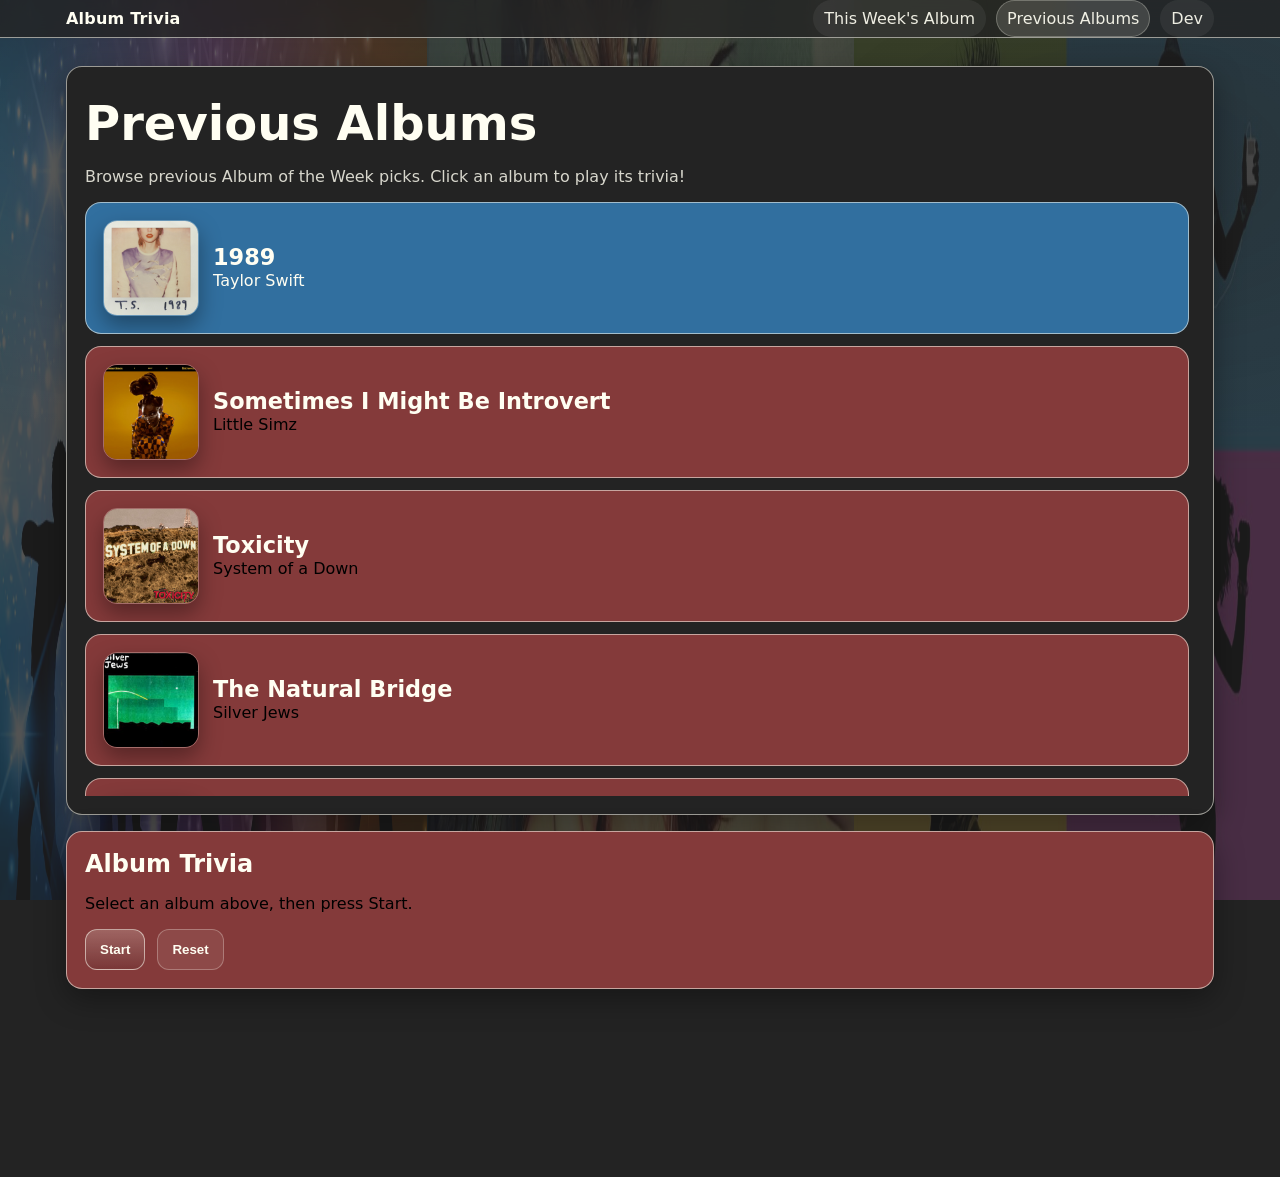
==== previous-albums.html @ 6e8a7351 "added a whole lotta stuff" ====
<!doctype html>
<html lang="en">
<head>
  <meta charset="utf-8" />
  <meta name="viewport" content="width=device-width, initial-scale=1" />
  <title>Previous Albums  Album Trivia</title>
  <link rel="stylesheet" href="styles.css" />
</head>
<body>
  <nav class="nav" aria-label="Primary">
    <div class="container nav-inner">
      <a class="nav-brand" href="index.html">Album Trivia</a>
      <div class="nav-links" role="list">
        <a class="nav-link" href="index.html">This Week's Album</a>
        <a class="nav-link is-active" href="previous-albums.html" aria-current="page">Previous Albums</a>
        <a class="nav-link" href="dev.html">Dev</a>
      </div>
    </div>
  </nav>

  <main class="container">
    <section class="card card-grey">
      <h1>Previous Albums</h1>
      <p class="muted">Browse previous Album of the Week picks. Click an album to play its trivia!</p>

      <div class="albumList" role="list">
        <details class="albumPanel" role="listitem">
          <summary class="albumSummary">
            <img class="albumThumb" src="Assets/Graphics/1989_cover.webp" alt="1989 album cover" />
            <div class="albumInfo">
              <div class="albumName">1989</div>
              <div class="albumBy muted">Taylor Swift</div>
            </div>
          </summary>
          <div class="albumDetails">
            <div class="muted">Year: 2014</div>
            <div class="muted">Notes: Add description, track highlights, or a link.</div>
          </div>
        </details>

        <details class="albumPanel" role="listitem">
          <summary class="albumSummary">
            <img class="albumThumb" src="Assets/Graphics/Album%20covers/Sometimes.jpg" alt="Sometimes I Might Be Introvert album cover" />
            <div class="albumInfo">
              <div class="albumName">Sometimes I Might Be Introvert</div>
              <div class="albumBy muted">Little Simz</div>
            </div>
          </summary>
          <div class="albumDetails">
            <div class="muted">Year: 2021</div>
            <div class="muted">Notes: Add description, track highlights, or a link.</div>
          </div>
        </details>

        <details class="albumPanel" role="listitem">
          <summary class="albumSummary">
            <img class="albumThumb" src="Assets/Graphics/Album%20covers/toxicity.jpg" alt="Toxicity album cover" />
            <div class="albumInfo">
              <div class="albumName">Toxicity</div>
              <div class="albumBy muted">System of a Down</div>
            </div>
          </summary>
          <div class="albumDetails">
            <div class="muted">Year: 2001</div>
            <div class="muted">Notes: Add description, track highlights, or a link.</div>
          </div>
        </details>

        <details class="albumPanel" role="listitem">
          <summary class="albumSummary">
            <img class="albumThumb" src="Assets/Graphics/Album%20covers/theNaturalBridge.jpg" alt="The Natural Bridge album cover" />
            <div class="albumInfo">
              <div class="albumName">The Natural Bridge</div>
              <div class="albumBy muted">Silver Jews</div>
            </div>
          </summary>
          <div class="albumDetails">
            <div class="muted">Year: 1996</div>
            <div class="muted">Notes: Add description, track highlights, or a link.</div>
          </div>
        </details>

        <details class="albumPanel" role="listitem">
          <summary class="albumSummary">
            <img class="albumThumb" src="Assets/Graphics/Album%20covers/DAMN.png" alt="DAMN. album cover" />
            <div class="albumInfo">
              <div class="albumName">DAMN.</div>
              <div class="albumBy muted">Kendrick Lamar</div>
            </div>
          </summary>
          <div class="albumDetails">
            <div class="muted">Year: 2017</div>
            <div class="muted">Notes: Add description, track highlights, or a link.</div>
          </div>
        </details>

        <details class="albumPanel" role="listitem">
          <summary class="albumSummary">
            <img class="albumThumb" src="Assets/Graphics/Album%20covers/randomAccessMemories.jpg" alt="Random Access Memories album cover" />
            <div class="albumInfo">
              <div class="albumName">Random Access Memories</div>
              <div class="albumBy muted">Daft Punk</div>
            </div>
          </summary>
          <div class="albumDetails">
            <div class="muted">Year: 2013</div>
            <div class="muted">Notes: Add description, track highlights, or a link.</div>
          </div>
        </details>
      </div>
    </section>

    <section class="card" aria-label="Album trivia">
      <h2>Album Trivia</h2>
      <p class="muted">Select an album above, then press Start.</p>

      <!-- Required inputs for app.js -->
      <select id="albumInput" class="hidden" aria-hidden="true" tabindex="-1">
        <option value="1989" selected>1989</option>
        <option value="Sometimes I Might Be Introvert">Sometimes I Might Be Introvert</option>
        <option value="Toxicity">Toxicity</option>
        <option value="The Natural Bridge">The Natural Bridge</option>
        <option value="DAMN.">DAMN.</option>
        <option value="Random Access Memories">Random Access Memories</option>
      </select>
      <select id="sourceSelect" class="hidden" aria-hidden="true" tabindex="-1">
        <option value="demo" selected>Demo</option>
      </select>

      <div class="row">
        <button id="startBtn" class="btn" type="button">Start</button>
        <button id="resetBtn" class="btn btn-secondary" type="button">Reset</button>
      </div>
    </section>

    <section id="game" class="card hidden" aria-live="polite">
      <div class="topbar">
        <div class="muted">
          <span id="progressText">Question 1 / 1</span>
          <span class="dot">·</span>
          <span id="difficultyText">Easy</span>
          <span class="dot">·</span>
          <span id="pointsText">1 pt</span>
        </div>
        <div class="score">Score: <strong id="scoreText">0</strong></div>
      </div>

      <h2 id="questionText" class="question">Question goes here</h2>

      <form id="answerForm" class="choices"></form>

      <div id="feedback" class="feedback hidden"></div>

      <div class="row">
        <button id="submitBtn" class="btn" type="submit" form="answerForm">Submit</button>
        <button id="nextBtn" class="btn hidden" type="button">Next</button>
      </div>
    </section>

    <section id="results" class="card hidden">
      <h2>Results</h2>
      <p>You answered <strong id="answeredText">0</strong> questions.</p>
      <p class="score">Final score: <strong id="finalScoreText">0</strong></p>
      <button id="playAgainBtn" class="btn" type="button">Play again</button>
    </section>
  </main>

  <script src="app.js"></script>
  <script>
    // Click an album to select it (no expand/collapse). Selection highlights the panel in blue.
    (function () {
      const albumSelect = document.getElementById('albumInput');
      if (!albumSelect) return;

      const panels = Array.from(document.querySelectorAll('.albumPanel'));

      // Prevent any panels from being open (acts like a static card list).
      panels.forEach(p => p.open = false);

      function selectPanel(panel) {
        panels.forEach(p => p.classList.toggle('is-selected', p === panel));

        const nameEl = panel.querySelector('.albumName');
        const albumName = nameEl ? nameEl.textContent.trim() : '';
        if (!albumName) return;

        const opt = Array.from(albumSelect.options).find(o => o.value === albumName);
        if (opt) albumSelect.value = opt.value;
      }

      panels.forEach(panel => {
        const summary = panel.querySelector('.albumSummary');
        if (!summary) return;

        summary.addEventListener('click', (e) => {
          e.preventDefault();
          panel.open = false;
          selectPanel(panel);
        });
      });

      // Default selected = first panel.
      if (panels[0]) selectPanel(panels[0]);
    })();
  </script>
</body>
</html>
---- styles.css ----
:root{
  --primary:#843a3a;    /* maroon */
  --accent:#fffef2;     /* cream */
  --text:#232323;       /* grey (default text) */
  --field:#316f9f;      /* blue */

  --bg: var(--text);
  --card: var(--primary);
  --muted: #000;
  --accent2: rgba(255,254,242,.55);
  --border: rgba(255,254,242,.55);
  --danger:#ff6b6b;
  --ok:#42d392;
}
*{box-sizing:border-box}
body{
  margin:0;
  font-family: ui-sans-serif, system-ui, -apple-system, Segoe UI, Roboto, Arial;
  background: var(--bg);
  color:var(--text);
}

/* Allow extra scroll room at the bottom of pages */
body{padding-bottom: 160px}

/* Top navigation */
.nav{
  position: sticky;
  top: 0;
  z-index: 50;
  border-bottom: 1px solid var(--border);
  background: rgba(35,35,35,.78);
  backdrop-filter: blur(10px);
}
.nav .container{margin:0 auto}
.nav-inner{
  display:flex;
  align-items:center;
  justify-content:space-between;
  padding: 10px 16px;
}
.nav-brand{
  color: var(--accent);
  text-decoration:none;
  font-weight: 800;
  letter-spacing: .2px;
}
.nav-links{display:flex;gap:10px;align-items:center}
.nav-link{
  color: rgba(255,254,242,.92);
  text-decoration:none;
  padding: 8px 10px;
  border-radius: 999px;
  border: 1px solid transparent;
  background: rgba(255,254,242,.06);
}
.nav-link:hover{filter:brightness(1.08)}
.nav-link.is-active{
  background: rgba(255,254,242,.14);
  border-color: rgba(255,254,242,.26);
}

/* Continuously scrolling background (left -> right) */
body::before{
  content:"";
  position: fixed;
  inset: 0;
  z-index: -2;

  /* 3-image strip, duplicated to avoid gaps */
  background-image:
    url("Assets/Graphics/demo_banner2.webp"),
    url("Assets/Graphics/girlwithheadphones.jpg"),
    url("Assets/Graphics/ipodcommercial.jpg"),
    url("Assets/Graphics/demo_banner2.webp"),
    url("Assets/Graphics/girlwithheadphones.jpg"),
    url("Assets/Graphics/ipodcommercial.jpg");
  background-repeat: no-repeat;
  background-size:
    33.333vw 100vh,
    33.333vw 100vh,
    33.333vw 100vh,
    33.333vw 100vh,
    33.333vw 100vh,
    33.333vw 100vh;
  background-position:
    -100vw 50%,
    -66.667vw 50%,
    -33.333vw 50%,
    0vw 50%,
    33.333vw 50%,
    66.667vw 50%;

  animation: bg-marquee 120s linear infinite;
  filter: saturate(1.05) contrast(1.05);
}

/* Overlay to keep content readable */
body::after{
  content:"";
  position: fixed;
  inset: 0;
  z-index: -1;
  background:
    radial-gradient(900px 520px at 14% 14%, rgba(255,254,242,.08), transparent 60%),
    radial-gradient(900px 520px at 88% 18%, rgba(35,35,35,.38), transparent 55%),
    rgba(35,35,35,.78);
}

@keyframes bg-marquee{
  0%{
    background-position:
      -100vw 50%,
      -66.667vw 50%,
      -33.333vw 50%,
      0vw 50%,
      33.333vw 50%,
      66.667vw 50%;
  }
  100%{
    background-position:
      0vw 50%,
      33.333vw 50%,
      66.667vw 50%,
      100vw 50%,
      133.333vw 50%,
      166.667vw 50%;
  }
}
.banner{
  height: 320px;
  width: 100%;
  background-image: url("Assets/Graphics/tamu_aotw_banner_large.png");
  background-size: cover;
  background-position: center;
  border-bottom: 1px solid var(--border);
}
.banner::after{
  content:"";
  display:block;
  height:100%;
  width:100%;
  background: linear-gradient(180deg, rgba(0,0,0,.10), rgba(0,0,0,.25));
}
.header{
  border-bottom: 1px solid var(--border);
  background: rgba(255,255,255,.02);
}
.brand{display:flex;gap:16px;align-items:center;padding:10px 0}
.logo{height:120px;width:auto;display:block;border:2px solid var(--accent);border-radius:12px;filter: drop-shadow(0 10px 18px rgba(0,0,0,.35))}
.container{max-width:1180px;margin:28px auto;padding:0 16px}
.layout{
  display:grid;
  grid-template-columns: 260px 1fr;
  gap: 16px;
  align-items:start;
}
.maincol{min-width:0}

/* Keep the primary panels at the original width */
.layout .maincol{max-width:920px}

@media (max-width: 980px){
  .layout{grid-template-columns: 220px 1fr}
}
@media (max-width: 860px){
  .layout{grid-template-columns: 1fr}
  .sidebar{order: 2}
}

.sidebar{
  position: sticky;
  top: 16px;
  align-self:start;
  padding: 14px;
  margin-left: -32px;
}

/* Leaderboard panel background */
.card.sidebar{background: var(--text)}
.sidebar-title{margin:0 0 12px 0}
.sidebar-login{width:100%;margin:0 0 12px 0}
.leaderboard{
  margin:0;
  padding-left: 26px;
  list-style: decimal;
  counter-reset: lb;
}
.leaderboard li{
  list-style: none;
  counter-increment: lb;
  display:flex;
  align-items:baseline;
  justify-content:space-between;
  gap:10px;
  padding:8px 10px;
  margin: 0 0 8px 0;
  border:1px solid rgba(255,254,242,.28);
  border-radius:12px;
  background: rgba(255,255,255,.03);
  color: var(--accent);
}
.leaderboard li::before{
  content: counter(lb) ".";
  width: 2.2ch;
  margin-right: 10px;
  color: rgba(255,254,242,.9);
  font-weight: 800;
  flex: 0 0 auto;
}
.leaderboard .name{font-weight:650}
.leaderboard .pts{font-variant-numeric: tabular-nums; color: rgba(255,254,242,.9)}
.leaderboard .name{min-width:0;overflow:hidden;text-overflow:ellipsis;white-space:nowrap}
.card{
  background: var(--card);
  border:1px solid var(--border);
  border-radius:16px;
  padding:18px;
  box-shadow: 0 10px 30px rgba(0,0,0,.35);
  margin:16px 0;
}
.card.card-grey{background: var(--text)}

/* Grey card variant: make only the outer card text readable (do not affect nested panels) */
.card.card-grey{color: var(--accent)}
.card.card-grey > h1,
.card.card-grey > h2,
.card.card-grey > h3{color: var(--accent)}
.card.card-grey > .muted{color: rgba(255,254,242,.82)}
h1{margin:10px 0 8px 0; color: var(--accent); font-size: 3rem}
h2{margin:0 0 10px 0; color: var(--accent)}
.muted{color:var(--muted)}
.hidden{display:none}

.grid{display:grid;grid-template-columns:repeat(3,1fr);gap:12px}
@media (max-width:860px){.grid{grid-template-columns:1fr}}

.field span{display:block;color:var(--muted);margin-bottom:6px}
.field small{display:block;margin-top:6px}

/* Album card (This Week's Album setup) */
.albumCard{
  display:flex;
  gap: 12px;
  align-items:center;
  padding: 12px;
  border-radius: 14px;
  border: 1px solid var(--border);
  background: rgba(255,255,255,.03);
}
.albumCover{
  width: 270px;
  height: 270px;
  object-fit: cover;
  border-radius: 12px;
  border: 1px solid rgba(255,254,242,.30);
  box-shadow: 0 10px 22px rgba(0,0,0,.35);
}
.albumTitle{color: var(--accent); font-weight: 900; font-size: 3rem; line-height: 1.05}
.albumArtist,.albumMeta{line-height: 1.25}

@media (max-width: 560px){
  .albumCover{width: 210px; height: 210px}
  .albumTitle{font-size: 2.4rem}
}
input,select{
  width:100%;
  padding:12px;
  border-radius:12px;
  border:1px solid var(--border);
  background: var(--accent);
  color: var(--text);
  outline:none;
}
input:focus,select:focus{border-color: var(--accent); box-shadow: 0 0 0 3px rgba(255,254,242,.18)}

.row{display:flex;gap:12px;align-items:center;flex-wrap:wrap;margin-top:12px}

.btn{
  display:inline-block;
  padding:12px 14px;
  border-radius:12px;
  border:1px solid var(--accent2);
  background: linear-gradient(180deg, rgba(255,254,242,.22), rgba(35,35,35,.10));
  color: var(--accent);
  cursor:pointer;
  text-decoration:none;
  font-weight:650;
}
.btn:hover{filter:brightness(1.08)}
.btn:disabled{opacity:.55;cursor:not-allowed}
.btn-secondary{
  border-color: rgba(255,254,242,.28);
  background: rgba(255,254,242,.08);
}

.topbar{display:flex;align-items:center;justify-content:space-between;margin-bottom:10px}
.dot{margin:0 8px}
.score{font-size:1rem}
.question{margin:10px 0 6px 0}

.choices{display:grid;grid-template-columns:1fr;gap:10px;margin-top:10px}
.choice{
  display:flex;
  gap:10px;
  align-items:center;
  padding:12px;
  border:1px solid var(--border);
  background: rgba(255,255,255,.03);
  border-radius:12px;
  cursor:pointer;
  color: #000;
}
.choice input{width:auto;margin:0}

.feedback{
  margin-top:12px;
  padding:12px;
  border-radius:12px;
  border:1px solid var(--border);
  background: rgba(255,255,255,.03);
}
.feedback.ok{border-color: rgba(66,211,146,.5)}
.feedback.bad{border-color: rgba(255,107,107,.5)}
.tableWrap{overflow:auto}
table{width:100%;border-collapse:collapse;min-width:760px}
th,td{border:1px solid var(--border);padding:10px;text-align:left}
code{color:var(--accent)}

/* Previous albums page */
.albumList{
  display:flex;
  flex-direction:column;
  gap: 12px;
  max-height: 66vh;
  overflow:auto;
  padding-right: 6px; /* space for scrollbar */
}
.albumPanel{
  border: 1px solid var(--border);
  border-radius: 16px;
  background: var(--card);
  overflow:hidden;
  flex: 0 0 auto;
}
.albumPanel.is-selected{
  background: var(--field);
  border-color: rgba(255,254,242,.55);
}
.albumPanel.is-selected .albumName,
.albumPanel.is-selected .albumBy{
  color: var(--accent);
}
.albumSummary{
  list-style: none;
  display:flex;
  align-items:center;
  gap: 14px;
  padding: 17px;
  cursor:pointer;
  user-select:none;
  min-height: 130px;
}
.albumSummary::-webkit-details-marker{display:none}
.albumPanel:hover{filter:brightness(1.05)}
.albumPanel[open]{
  background: var(--card);
  border-color: rgba(255,254,242,.30);
}
.albumThumb{
  width: 96px;
  height: 96px;
  object-fit: cover;
  border-radius: 14px;
  border: 1px solid rgba(255,254,242,.26);
  box-shadow: 0 10px 22px rgba(0,0,0,.35);
  flex: 0 0 auto;
}
.albumInfo{min-width:0}
.albumName{color: var(--accent); font-weight: 900; font-size: 1.4rem; line-height: 1.15}
.albumBy{line-height: 1.25}
/* Panels are selectable, not expandable */
.albumDetails{display:none}
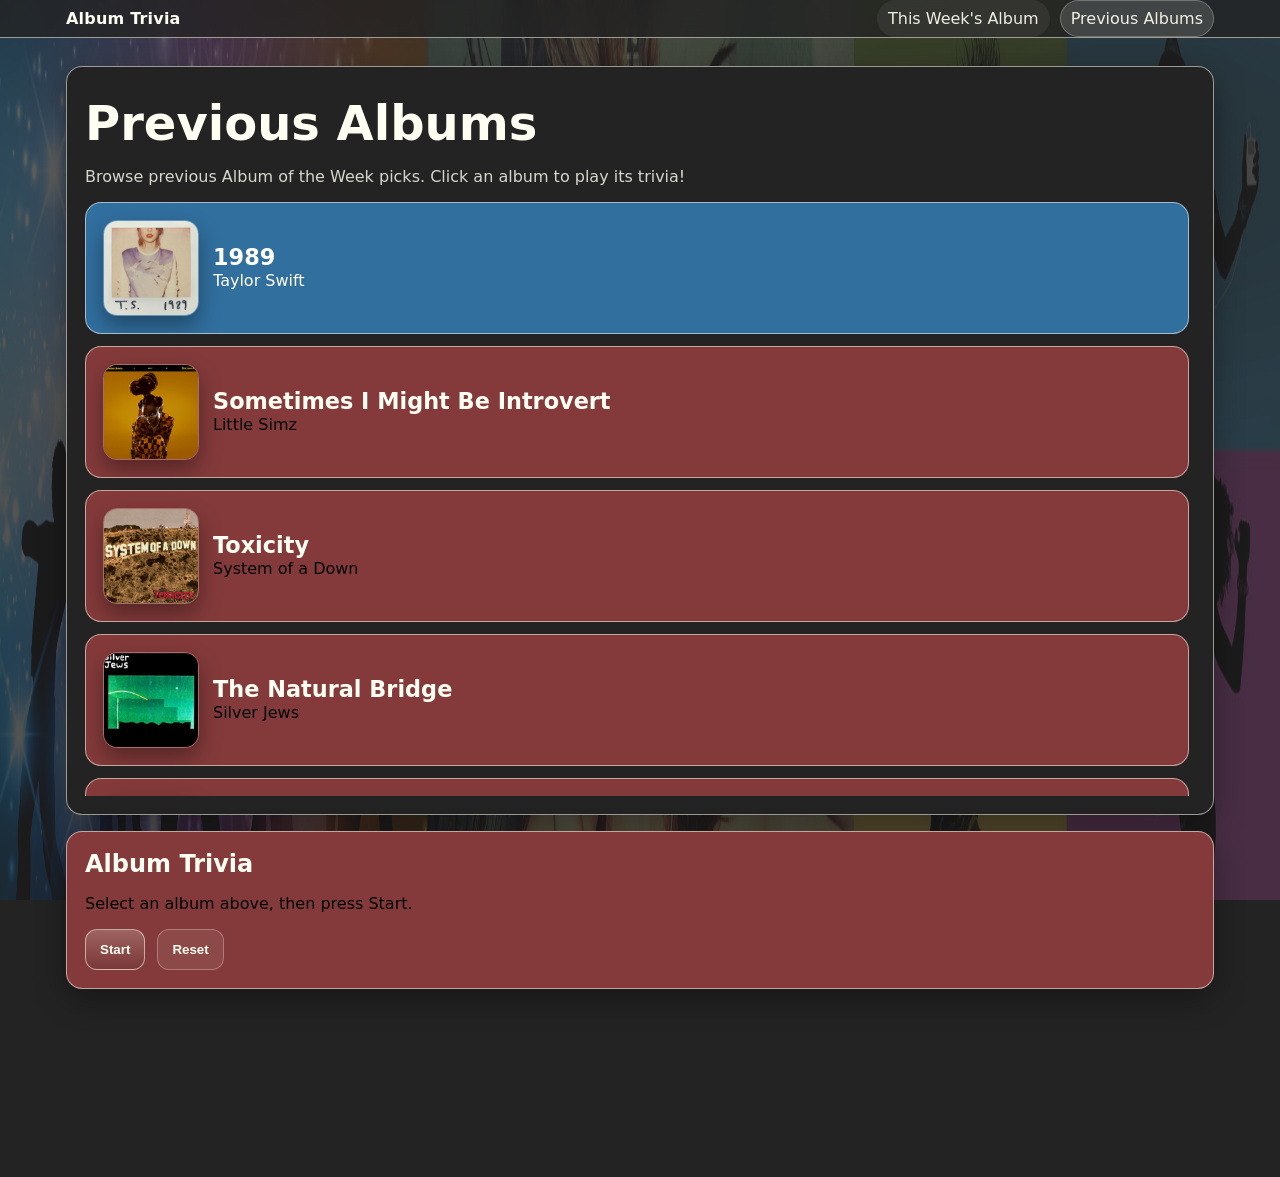
==== commit f4f4e536: "more features, different album for presentation" ====
--- a/previous-albums.html
+++ b/previous-albums.html
@@ -13,7 +13,7 @@
       <div class="nav-links" role="list">
         <a class="nav-link" href="index.html">This Week's Album</a>
         <a class="nav-link is-active" href="previous-albums.html" aria-current="page">Previous Albums</a>
-        <a class="nav-link" href="dev.html">Dev</a>
+        
       </div>
     </div>
   </nav>
@@ -34,7 +34,7 @@
           </summary>
           <div class="albumDetails">
             <div class="muted">Year: 2014</div>
-            <div class="muted">Notes: Add description, track highlights, or a link.</div>
+            <div class="muted">Notes: Previously featured as Album of the Week.</div>
           </div>
         </details>
 
@@ -124,7 +124,8 @@
         <option value="Random Access Memories">Random Access Memories</option>
       </select>
       <select id="sourceSelect" class="hidden" aria-hidden="true" tabindex="-1">
-        <option value="demo" selected>Demo</option>
+        <option value="txt" selected>Local TXT</option>
+        <option value="demo">Demo</option>
       </select>
 
       <div class="row">
@@ -160,7 +161,32 @@
     <section id="results" class="card hidden">
       <h2>Results</h2>
       <p>You answered <strong id="answeredText">0</strong> questions.</p>
-      <p class="score">Final score: <strong id="finalScoreText">0</strong></p>
+      <p class="muted">Points earned: <strong id="pointsEarnedText">0</strong> / <strong id="pointsPossibleText">0</strong></p>
+      <div class="resultsScore" aria-label="Final score">
+        <div class="resultsScoreText">
+          <div class="resultsScoreLabel muted">Final score</div>
+          <div class="resultsScoreValue"><strong id="finalScoreText">0</strong></div>
+        </div>
+        <div class="resultsScoreChart" aria-hidden="true">
+          <svg id="scorePie" class="scorePie" viewBox="0 0 42 42" width="96" height="96">
+            <circle class="scorePieBg" cx="21" cy="21" r="15.915" />
+            <circle id="scorePieFill" class="scorePieFill" cx="21" cy="21" r="15.915" stroke-dasharray="0 100" />
+          </svg>
+        </div>
+      </div>
+
+      <div class="resultsScore" aria-label="Average score">
+        <div class="resultsScoreText">
+          <div class="resultsScoreLabel muted">Average score</div>
+          <div class="resultsScoreValue"><strong id="avgScoreText">53%</strong></div>
+        </div>
+        <div class="resultsScoreChart" aria-hidden="true">
+          <svg class="scorePie" viewBox="0 0 42 42" width="96" height="96">
+            <circle class="scorePieBg" cx="21" cy="21" r="15.915" />
+            <circle class="scorePieFill scorePieFill-avg" cx="21" cy="21" r="15.915" stroke-dasharray="53 47" />
+          </svg>
+        </div>
+      </div>
       <button id="playAgainBtn" class="btn" type="button">Play again</button>
     </section>
   </main>
--- a/styles.css
+++ b/styles.css
@@ -169,8 +169,7 @@
 }
 
 .sidebar{
-  position: sticky;
-  top: 16px;
+  position: static;
   align-self:start;
   padding: 14px;
   margin-left: -32px;
@@ -185,6 +184,12 @@
   padding-left: 26px;
   list-style: decimal;
   counter-reset: lb;
+
+  /* Keep the panel size the same, but allow the list itself to scroll */
+  max-height: 520px;
+  overflow-y: auto;
+  overscroll-behavior: contain;
+  padding-right: 8px;
 }
 .leaderboard li{
   list-style: none;
@@ -219,6 +224,50 @@
   box-shadow: 0 10px 30px rgba(0,0,0,.35);
   margin:16px 0;
 }
+.card.flash-ok{
+  animation: flash-ok 780ms ease-out;
+}
+.card.flash-bad{
+  animation: flash-bad 780ms ease-out;
+}
+
+@keyframes flash-ok{
+  0%{
+    box-shadow: 0 10px 30px rgba(0,0,0,.35);
+    background: var(--card);
+  }
+  35%{
+    box-shadow: 0 12px 36px rgba(0,0,0,.45), 0 0 0 10px rgba(66,211,146,.55);
+    background: linear-gradient(180deg, rgba(66,211,146,.22), rgba(255,255,255,.03));
+  }
+  70%{
+    box-shadow: 0 10px 30px rgba(0,0,0,.35), 0 0 0 6px rgba(66,211,146,.28);
+    background: var(--card);
+  }
+  100%{
+    box-shadow: 0 10px 30px rgba(0,0,0,.35);
+    background: var(--card);
+  }
+}
+
+@keyframes flash-bad{
+  0%{
+    box-shadow: 0 10px 30px rgba(0,0,0,.35);
+    background: var(--card);
+  }
+  35%{
+    box-shadow: 0 12px 36px rgba(0,0,0,.45), 0 0 0 10px rgba(255,107,107,.55);
+    background: linear-gradient(180deg, rgba(255,107,107,.18), rgba(255,255,255,.03));
+  }
+  70%{
+    box-shadow: 0 10px 30px rgba(0,0,0,.35), 0 0 0 6px rgba(255,107,107,.28);
+    background: var(--card);
+  }
+  100%{
+    box-shadow: 0 10px 30px rgba(0,0,0,.35);
+    background: var(--card);
+  }
+}
 .card.card-grey{background: var(--text)}
 
 /* Grey card variant: make only the outer card text readable (do not affect nested panels) */
@@ -257,7 +306,7 @@
   box-shadow: 0 10px 22px rgba(0,0,0,.35);
 }
 .albumTitle{color: var(--accent); font-weight: 900; font-size: 3rem; line-height: 1.05}
-.albumArtist,.albumMeta{line-height: 1.25}
+.albumArtist,.albumMeta{line-height: 1.25; margin-top: 6px}
 
 @media (max-width: 560px){
   .albumCover{width: 210px; height: 210px}
@@ -299,6 +348,46 @@
 .score{font-size:1rem}
 .question{margin:10px 0 6px 0}
 
+/* Results score + pie */
+.resultsScore{
+  display:flex;
+  align-items:center;
+  gap: 18px;
+  margin: 10px 0 14px 0;
+}
+.resultsScoreLabel{
+  font-weight: 700;
+}
+.resultsScoreValue{
+  font-size: 2.4rem;
+  line-height: 1;
+  color: var(--accent);
+}
+.resultsScoreValue #finalScoreText{
+  font-variant-numeric: tabular-nums;
+}
+.scorePie{
+  display:block;
+}
+.scorePieBg{
+  fill: none;
+  stroke: rgba(255,254,242,.18);
+  stroke-width: 6;
+}
+.scorePieFill{
+  fill: none;
+  stroke: var(--ok);
+  stroke-width: 6;
+  stroke-linecap: round;
+  transform: rotate(-90deg);
+  transform-origin: 50% 50%;
+  transition: stroke-dasharray 450ms ease;
+}
+
+.scorePieFill-avg{
+  stroke: #f6d365; /* warm yellow */
+}
+
 .choices{display:grid;grid-template-columns:1fr;gap:10px;margin-top:10px}
 .choice{
   display:flex;
@@ -311,7 +400,37 @@
   cursor:pointer;
   color: #000;
 }
-.choice input{width:auto;margin:0}
+.choice{font-size: 1.15rem; line-height: 1.35}
+.choice span{font-weight: 650}
+.choice input{position:absolute; opacity:0; pointer-events:none; width:0; height:0}
+
+.choiceBadge{
+  display:inline-flex;
+  align-items:center;
+  justify-content:center;
+  width: 34px;
+  height: 34px;
+  border-radius: 10px;
+  border: 1px solid rgba(255,254,242,.40);
+  background: rgba(255,255,255,.06);
+  color: var(--accent);
+  font-weight: 900;
+  flex: 0 0 auto;
+}
+
+/* Selected answer styling (blue highlight) */
+.choice:has(input:checked){
+  background: var(--field);
+  border-color: rgba(255,254,242,.55);
+  box-shadow: 0 0 0 3px rgba(49,111,159,.35);
+}
+.choice:has(input:checked) span{
+  color: var(--accent);
+}
+
+@media (max-width: 560px){
+  .choice{font-size: 1.05rem}
+}
 
 .feedback{
   margin-top:12px;
@@ -326,6 +445,16 @@
 table{width:100%;border-collapse:collapse;min-width:760px}
 th,td{border:1px solid var(--border);padding:10px;text-align:left}
 code{color:var(--accent)}
+
+.announcementText{
+  border: 1px solid var(--border);
+  border-radius: 14px;
+  padding: 14px;
+  background: rgba(255,255,255,.03);
+  color: var(--accent);
+}
+.announcementText p{margin: 0 0 10px 0}
+.announcementText p:last-child{margin-bottom: 0}
 
 /* Previous albums page */
 .albumList{
